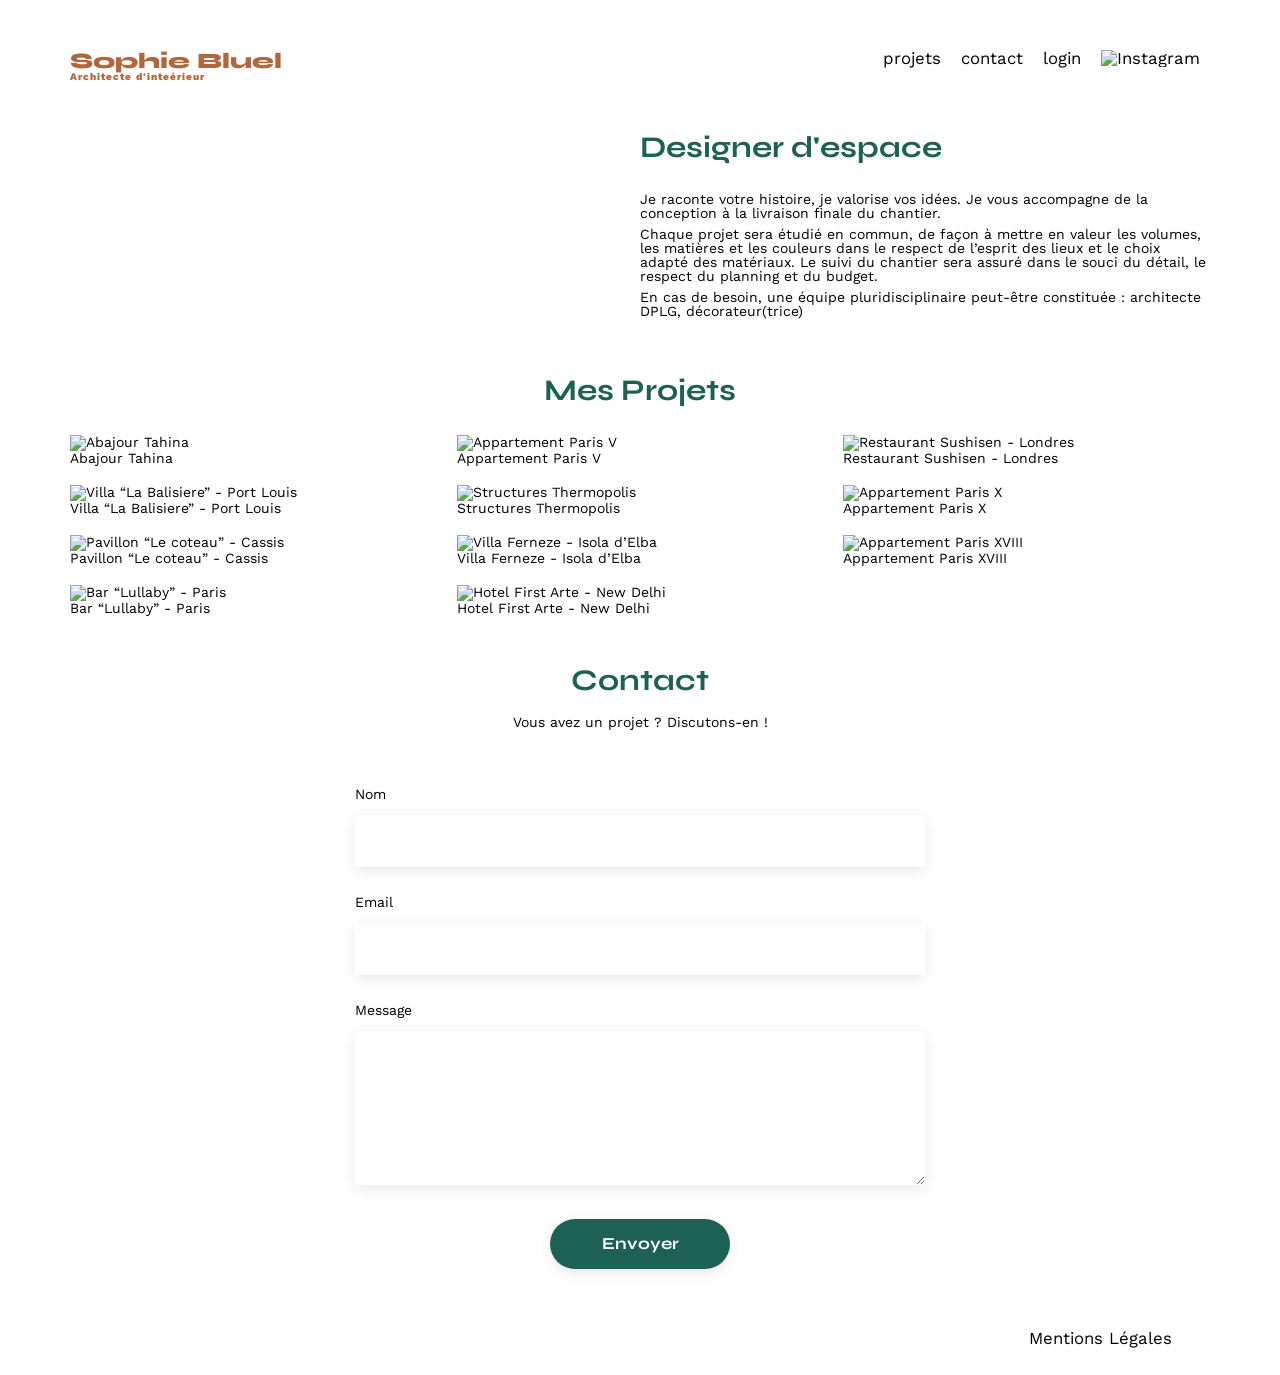
==== FrontEnd/index.html @ a4976039 "get all works and render them inside index.html" ====
<!DOCTYPE html>
<html lang="fr">
  <head>
    <meta charset="UTF-8" />
    <title>Sophie Bluel - Architecte d'intérieur</title>
    <meta name="viewport" content="width=device-width, initial-scale=1.0" />
    <link rel="preconnect" href="https://fonts.googleapis.com" />
    <link rel="preconnect" href="https://fonts.gstatic.com" crossorigin />
    <link
      href="https://fonts.googleapis.com/css2?family=Syne:wght@700;800&family=Work+Sans&display=swap"
      rel="stylesheet"
    />
    <meta name="description" content="" />
    <link rel="stylesheet" href="./assets/style.css" />
    <script type="module" src="./assets/js/index.js"></script>
  </head>
  <body>
    <header>
      <h1>Sophie Bluel <span>Architecte d'inteérieur</span></h1>
      <nav>
        <ul>
          <li>projets</li>
          <li>contact</li>
          <li>login</li>
          <li><img src="./assets/icons/instagram.png" alt="Instagram" /></li>
        </ul>
      </nav>
    </header>
    <main>
      <section id="introduction">
        <figure>
          <img src="./assets/images/sophie-bluel.png" alt="" />
        </figure>
        <article>
          <h2>Designer d'espace</h2>
          <p>
            Je raconte votre histoire, je valorise vos idées. Je vous accompagne
            de la conception à la livraison finale du chantier.
          </p>
          <p>
            Chaque projet sera étudié en commun, de façon à mettre en valeur les
            volumes, les matières et les couleurs dans le respect de l’esprit
            des lieux et le choix adapté des matériaux. Le suivi du chantier
            sera assuré dans le souci du détail, le respect du planning et du
            budget.
          </p>
          <p>
            En cas de besoin, une équipe pluridisciplinaire peut-être constituée
            : architecte DPLG, décorateur(trice)
          </p>
        </article>
      </section>
      <section id="portfolio">
        <h2>Mes Projets</h2>
        <div class="gallery">
          <figure>
            <img src="assets/images/abajour-tahina.png" alt="Abajour Tahina" />
            <figcaption>Abajour Tahina</figcaption>
          </figure>
          <figure>
            <img
              src="assets/images/appartement-paris-v.png"
              alt="Appartement Paris V"
            />
            <figcaption>Appartement Paris V</figcaption>
          </figure>
          <figure>
            <img
              src="assets/images/restaurant-sushisen-londres.png"
              alt="Restaurant Sushisen - Londres"
            />
            <figcaption>Restaurant Sushisen - Londres</figcaption>
          </figure>
          <figure>
            <img
              src="assets/images/la-balisiere.png"
              alt="Villa “La Balisiere” - Port Louis"
            />
            <figcaption>Villa “La Balisiere” - Port Louis</figcaption>
          </figure>
          <figure>
            <img
              src="assets/images/structures-thermopolis.png"
              alt="Structures Thermopolis"
            />
            <figcaption>Structures Thermopolis</figcaption>
          </figure>
          <figure>
            <img
              src="assets/images/appartement-paris-x.png"
              alt="Appartement Paris X"
            />
            <figcaption>Appartement Paris X</figcaption>
          </figure>
          <figure>
            <img
              src="assets/images/le-coteau-cassis.png"
              alt="Pavillon “Le coteau” - Cassis"
            />
            <figcaption>Pavillon “Le coteau” - Cassis</figcaption>
          </figure>
          <figure>
            <img
              src="assets/images/villa-ferneze.png"
              alt="Villa Ferneze - Isola d’Elba"
            />
            <figcaption>Villa Ferneze - Isola d’Elba</figcaption>
          </figure>
          <figure>
            <img
              src="assets/images/appartement-paris-xviii.png"
              alt="Appartement Paris XVIII"
            />
            <figcaption>Appartement Paris XVIII</figcaption>
          </figure>
          <figure>
            <img
              src="assets/images/bar-lullaby-paris.png"
              alt="Bar “Lullaby” - Paris"
            />
            <figcaption>Bar “Lullaby” - Paris</figcaption>
          </figure>
          <figure>
            <img
              src="assets/images/hotel-first-arte-new-delhi.png"
              alt="Hotel First Arte - New Delhi"
            />
            <figcaption>Hotel First Arte - New Delhi</figcaption>
          </figure>
        </div>
      </section>
      <section id="contact">
        <h2>Contact</h2>
        <p>Vous avez un projet ? Discutons-en !</p>
        <form action="#" method="post">
          <label for="name">Nom</label>
          <input type="text" name="name" id="name" />
          <label for="email">Email</label>
          <input type="email" name="email" id="email" />
          <label for="message">Message</label>
          <textarea name="message" id="message" cols="30" rows="10"></textarea>
          <input type="submit" value="Envoyer" />
        </form>
      </section>
    </main>

    <footer>
      <nav>
        <ul>
          <li>Mentions Légales</li>
        </ul>
      </nav>
    </footer>
  </body>
</html>
---- FrontEnd/assets/style.css ----
/* http://meyerweb.com/eric/tools/css/reset/
   v2.0 | 20110126
   License: none (public domain)
*/

html,
body,
div,
span,
applet,
object,
iframe,
h1,
h2,
h3,
h4,
h5,
h6,
p,
blockquote,
pre,
a,
abbr,
acronym,
address,
big,
cite,
code,
del,
dfn,
em,
img,
ins,
kbd,
q,
s,
samp,
small,
strike,
strong,
sub,
sup,
tt,
var,
b,
u,
i,
center,
dl,
dt,
dd,
ol,
ul,
li,
fieldset,
form,
label,
legend,
table,
caption,
tbody,
tfoot,
thead,
tr,
th,
td,
article,
aside,
canvas,
details,
embed,
figure,
figcaption,
footer,
header,
hgroup,
menu,
nav,
output,
ruby,
section,
summary,
time,
mark,
audio,
video {
  margin: 0;
  padding: 0;
  border: 0;
  font-size: 100%;
  font: inherit;
  vertical-align: baseline;
}
/* HTML5 display-role reset for older browsers */
article,
aside,
details,
figcaption,
figure,
footer,
header,
hgroup,
menu,
nav,
section {
  display: block;
}
body {
  line-height: 1;
}
ol,
ul {
  list-style: none;
}
blockquote,
q {
  quotes: none;
}
blockquote:before,
blockquote:after,
q:before,
q:after {
  content: "";
  content: none;
}
table {
  border-collapse: collapse;
  border-spacing: 0;
}
/** end reset css**/
body {
  max-width: 1140px;
  margin: auto;
  font-family: "Work Sans";
  font-size: 14px;
}
header {
  display: flex;
  justify-content: space-between;
  margin: 50px 0;
}
section {
  margin: 50px 0;
}

h1 {
  display: flex;
  flex-direction: column;
  font-family: "Syne";
  font-size: 22px;
  font-weight: 800;
  color: #b1663c;
}

h1 > span {
  font-family: "Work Sans";
  font-size: 10px;
  letter-spacing: 0.1em;
}

h2 {
  font-family: "Syne";
  font-weight: 700;
  font-size: 30px;
  color: #1d6154;
}
nav ul {
  display: flex;
  align-items: center;
  list-style-type: none;
}
nav li {
  padding: 0 10px;
  font-size: 1.2em;
}

li:hover {
  color: #b1663c;
}
#introduction {
  display: flex;
  align-items: center;
}
#introduction figure {
  flex: 1;
}
#introduction img {
  display: block;
  margin: auto;
  width: 80%;
}

#introduction article {
  flex: 1;
}
#introduction h2 {
  margin-bottom: 1em;
}

#introduction p {
  margin-bottom: 0.5em;
}
#portfolio h2 {
  text-align: center;
  margin-bottom: 1em;
}
.gallery {
  width: 100%;
  display: grid;
  grid-template-columns: 1fr 1fr 1fr;
  grid-column-gap: 20px;
  grid-row-gap: 20px;
}

.gallery img {
  width: 100%;
}
#contact {
  width: 50%;
  margin: auto;
}
#contact > * {
  text-align: center;
}
#contact h2 {
  margin-bottom: 20px;
}
#contact form {
  text-align: left;
  margin-top: 30px;
  display: flex;
  flex-direction: column;
}

#contact input {
  height: 50px;
  font-size: 1.2em;
  border: none;
  box-shadow: 0px 4px 14px rgba(0, 0, 0, 0.09);
}
#contact label {
  margin: 2em 0 1em 0;
}
#contact textarea {
  border: none;
  box-shadow: 0px 4px 14px rgba(0, 0, 0, 0.09);
}

input[type="submit"] {
  font-family: "Syne";
  font-weight: 700;
  color: white;
  background-color: #1d6154;
  margin: 2em auto;
  width: 180px;
  text-align: center;
  border-radius: 60px;
}

footer nav ul {
  display: flex;
  justify-content: flex-end;
  margin: 2em;
}

/* Filters */
#filter-categories fieldset {
  display: flex;
  flex-direction: row;
  justify-content: center;
  margin: 51px 0;
}

input[type="radio"] + label {
  display: block;
  font-size: 1rem;
  font-family: "Syne";
  font-weight: 700;
  padding: 9px 20px;
  border-radius: 60px;
  margin-inline: 5px;
  color: #1d6154;
  border: 1px solid #1d6154;
}

input[type="radio"]:checked + label {
  color: white;
  background-color: #1d6154;
  border-color: transparent;
}

/* utilities */
.visually-hidden {
  position: absolute !important;
  width: 1px !important;
  height: 1px !important;
  padding: 0 !important;
  margin: -1px !important;
  overflow: hidden !important;
  clip: rect(0, 0, 0, 0) !important;
  white-space: nowrap !important;
  border: 0 !important;
}
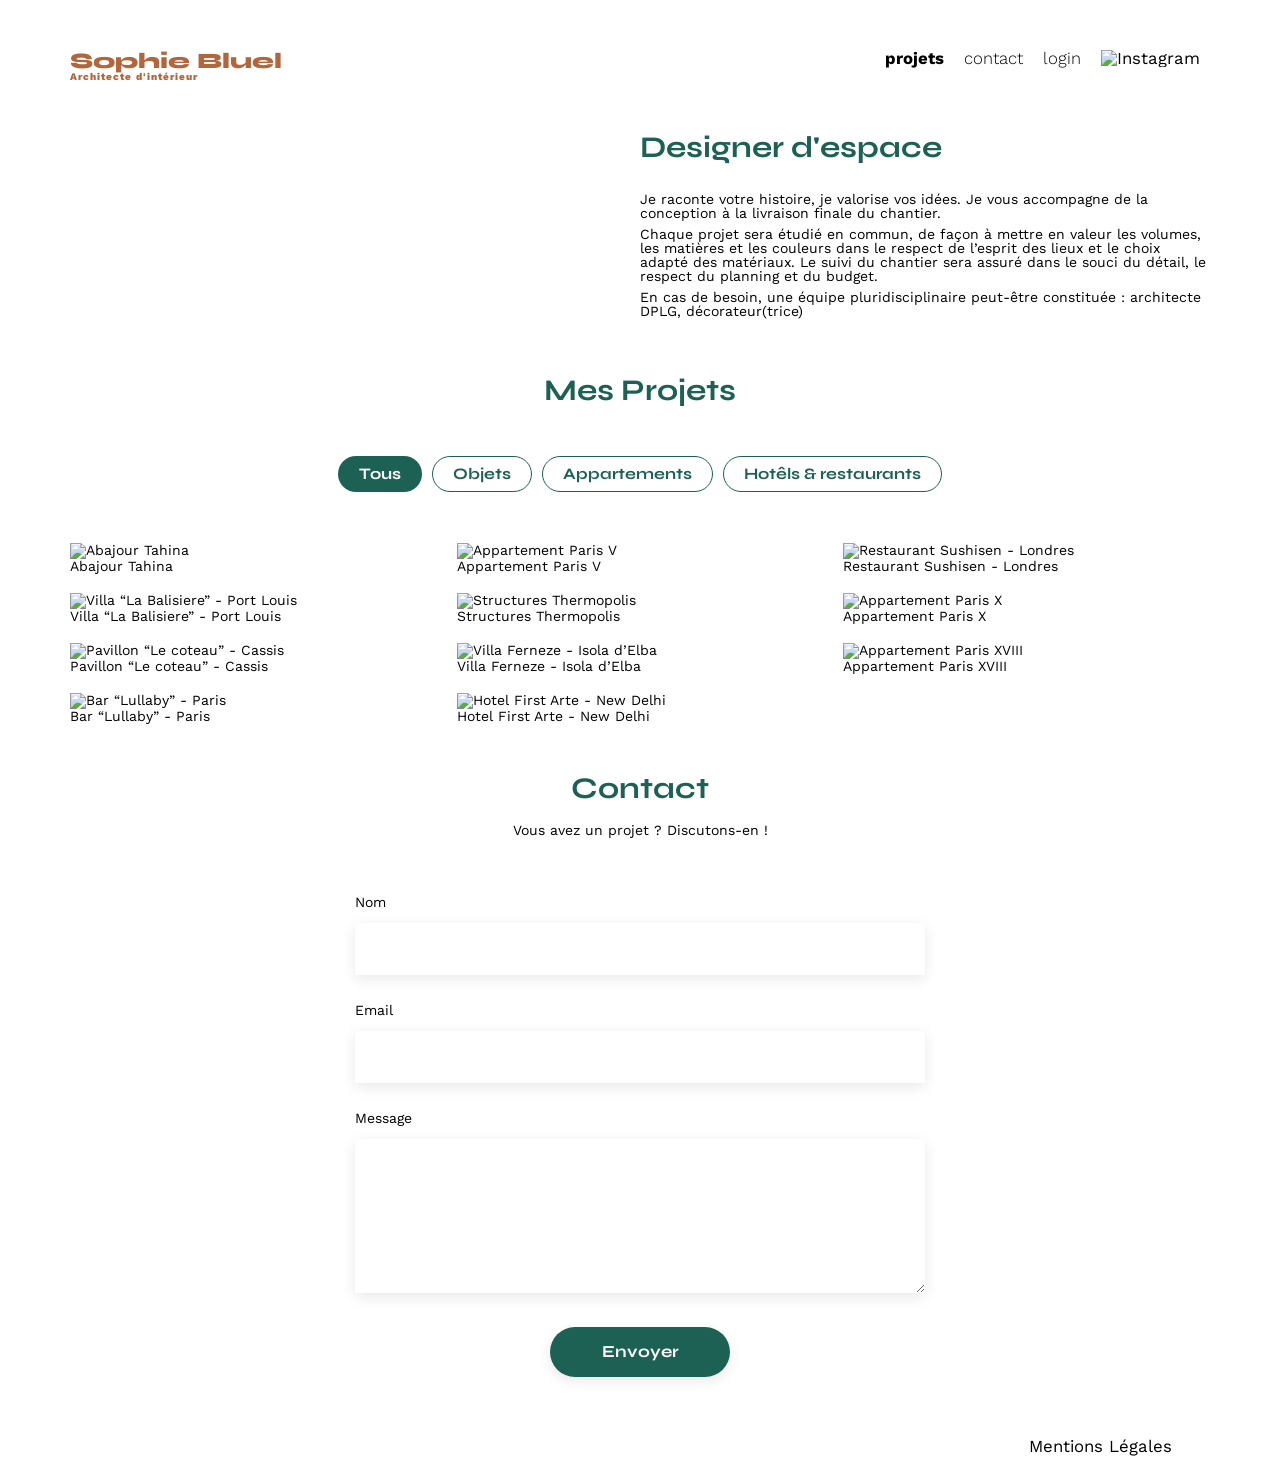
==== commit 280e4db7: "add filters to project page" ====
--- a/FrontEnd/index.html
+++ b/FrontEnd/index.html
@@ -16,12 +16,12 @@
   </head>
   <body>
     <header>
-      <h1>Sophie Bluel <span>Architecte d'inteérieur</span></h1>
+      <h1>Sophie Bluel <span>Architecte d'intérieur</span></h1>
       <nav>
         <ul>
-          <li>projets</li>
-          <li>contact</li>
-          <li>login</li>
+          <li aria-current="page">projets</li>
+          <li><a href="index.html#contact">contact</a></li>
+          <li><a href="login.html">login</a></li>
           <li><img src="./assets/icons/instagram.png" alt="Instagram" /></li>
         </ul>
       </nav>
@@ -52,6 +52,44 @@
       </section>
       <section id="portfolio">
         <h2>Mes Projets</h2>
+        <form action="#" id="filter-categories">
+          <fieldset>
+            <legend class="visually-hidden">Filtrer par catégorie</legend>
+            <input
+              type="radio"
+              name="category"
+              value="0"
+              id="cat0"
+              checked
+              class="visually-hidden"
+            />
+            <label for="cat0">Tous</label>
+            <input
+              type="radio"
+              name="category"
+              value="1"
+              id="cat1"
+              class="visually-hidden"
+            />
+            <label for="cat1">Objets</label>
+            <input
+              type="radio"
+              name="category"
+              value="2"
+              id="cat2"
+              class="visually-hidden"
+            />
+            <label for="cat2">Appartements</label>
+            <input
+              type="radio"
+              name="category"
+              value="3"
+              id="cat3"
+              class="visually-hidden"
+            />
+            <label for="cat3">Hotêls & restaurants</label>
+          </fieldset>
+        </form>
         <div class="gallery">
           <figure>
             <img src="assets/images/abajour-tahina.png" alt="Abajour Tahina" />
--- a/FrontEnd/assets/style.css
+++ b/FrontEnd/assets/style.css
@@ -172,11 +172,23 @@
 nav li {
   padding: 0 10px;
   font-size: 1.2em;
-}
-
-li:hover {
+  font-weight: 400;
+}
+
+nav li[aria-current="page"] {
+  font-weight: 700;
+}
+
+nav li a {
+  font-weight: 300;
+  text-decoration: none;
+  color: #000;
+}
+
+nav li a:hover {
   color: #b1663c;
 }
+
 #introduction {
   display: flex;
   align-items: center;
@@ -215,30 +227,36 @@
 .gallery img {
   width: 100%;
 }
-#contact {
+
+#contact,
+#form-login {
   width: 50%;
   margin: auto;
 }
-#contact > * {
+#contact > *,
+#form-login > * {
   text-align: center;
 }
 #contact h2 {
   margin-bottom: 20px;
 }
-#contact form {
+#contact form,
+#form-login form {
   text-align: left;
   margin-top: 30px;
   display: flex;
   flex-direction: column;
 }
 
-#contact input {
+#contact input,
+#form-login input {
   height: 50px;
   font-size: 1.2em;
   border: none;
   box-shadow: 0px 4px 14px rgba(0, 0, 0, 0.09);
 }
-#contact label {
+#contact label,
+#form-login label {
   margin: 2em 0 1em 0;
 }
 #contact textarea {
@@ -287,6 +305,19 @@
   color: white;
   background-color: #1d6154;
   border-color: transparent;
+}
+
+/* Form-login */
+#form-login a {
+  display: block;
+  color: #000;
+  text-align: center;
+}
+
+#form-login .error-login {
+  color: red;
+  text-align: center;
+  outline: 0;
 }
 
 /* utilities */
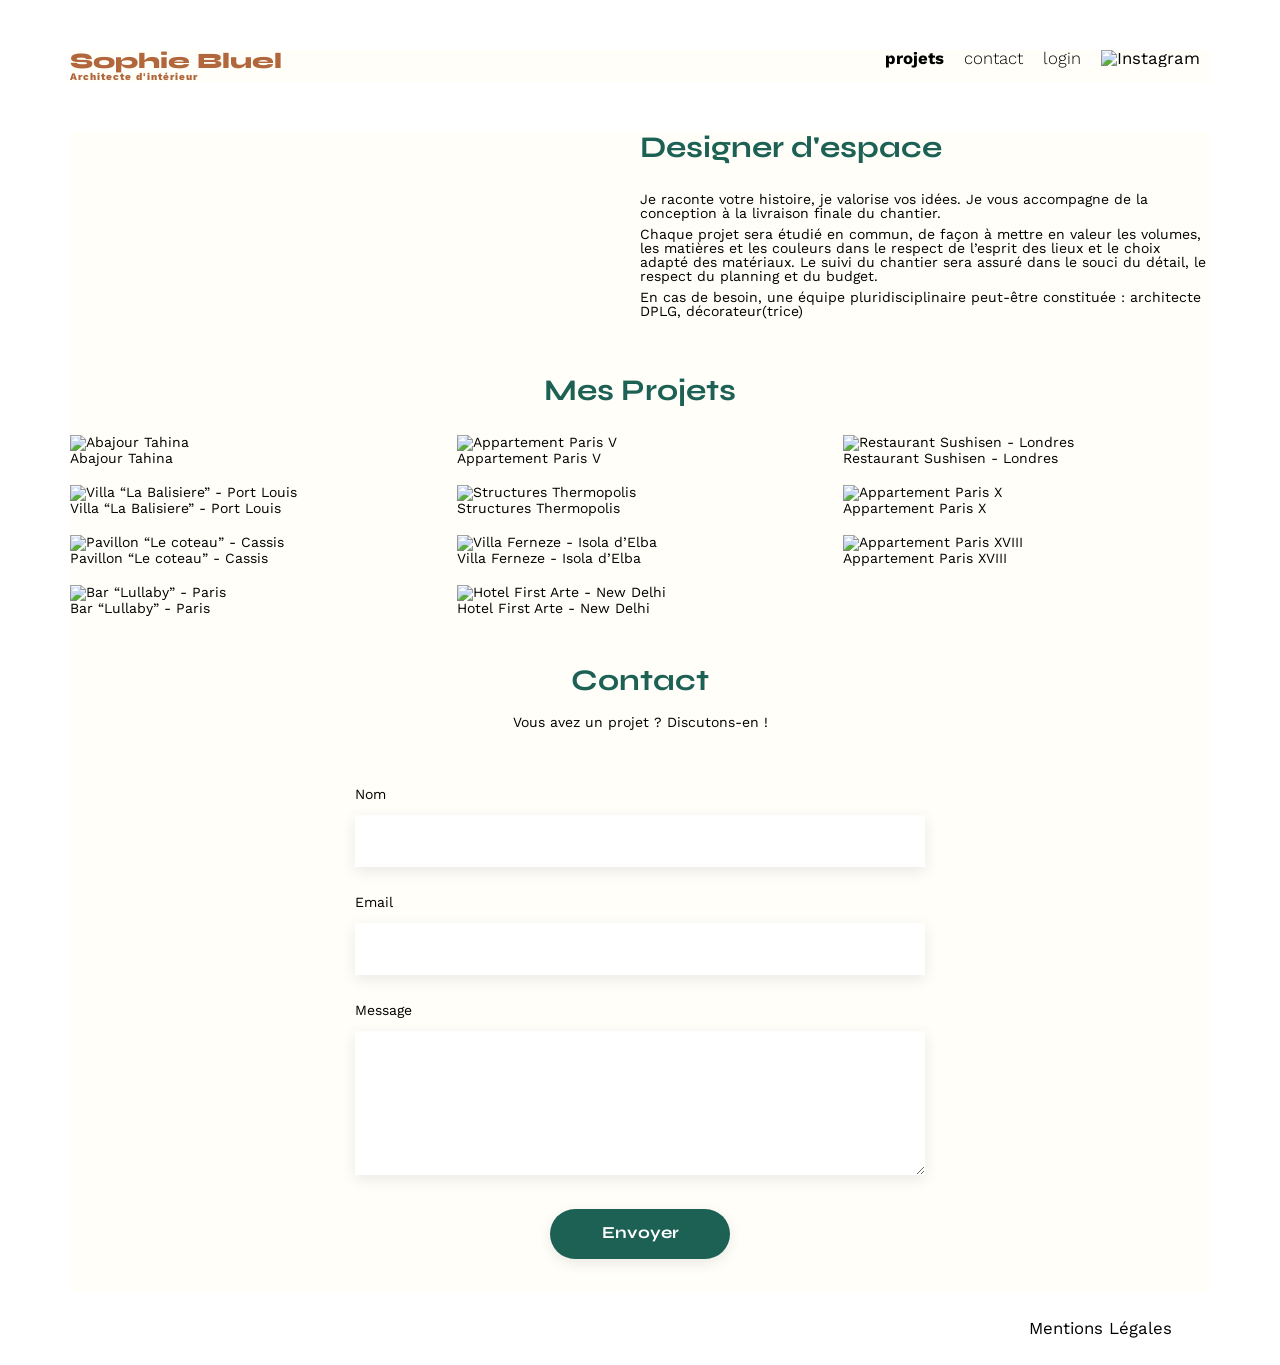
==== commit 9fce84e9: "Add featues 3.x" ====
--- a/FrontEnd/index.html
+++ b/FrontEnd/index.html
@@ -10,9 +10,24 @@
       href="https://fonts.googleapis.com/css2?family=Syne:wght@700;800&family=Work+Sans&display=swap"
       rel="stylesheet"
     />
-    <meta name="description" content="" />
+    <link
+      rel="stylesheet"
+      href="https://cdnjs.cloudflare.com/ajax/libs/font-awesome/6.2.1/css/all.min.css"
+      integrity="sha512-MV7K8+y+gLIBoVD59lQIYicR65iaqukzvf/nwasF0nqhPay5w/9lJmVM2hMDcnK1OnMGCdVK+iQrJ7lzPJQd1w=="
+      crossorigin="anonymous"
+      referrerpolicy="no-referrer"
+    />
+    <meta
+      name="description"
+      content="Sophie Buel Site - Architecte d'intérieur"
+    />
     <link rel="stylesheet" href="./assets/style.css" />
-    <script type="module" src="./assets/js/index.js"></script>
+    <script>
+      if (localStorage.getItem("auth")) {
+        import("./js/admin.js");
+      }
+    </script>
+    <script type="module" src="./js/index.js"></script>
   </head>
   <body>
     <header>
@@ -21,7 +36,8 @@
         <ul>
           <li aria-current="page">projets</li>
           <li><a href="index.html#contact">contact</a></li>
-          <li><a href="login.html">login</a></li>
+          <li class="js-not-admin"><a href="login.html">login</a></li>
+          <li class="js-is-admin"><a href="login.html">logout</a></li>
           <li><img src="./assets/icons/instagram.png" alt="Instagram" /></li>
         </ul>
       </nav>
@@ -55,39 +71,6 @@
         <form action="#" id="filter-categories">
           <fieldset>
             <legend class="visually-hidden">Filtrer par catégorie</legend>
-            <input
-              type="radio"
-              name="category"
-              value="0"
-              id="cat0"
-              checked
-              class="visually-hidden"
-            />
-            <label for="cat0">Tous</label>
-            <input
-              type="radio"
-              name="category"
-              value="1"
-              id="cat1"
-              class="visually-hidden"
-            />
-            <label for="cat1">Objets</label>
-            <input
-              type="radio"
-              name="category"
-              value="2"
-              id="cat2"
-              class="visually-hidden"
-            />
-            <label for="cat2">Appartements</label>
-            <input
-              type="radio"
-              name="category"
-              value="3"
-              id="cat3"
-              class="visually-hidden"
-            />
-            <label for="cat3">Hotêls & restaurants</label>
           </fieldset>
         </form>
         <div class="gallery">
@@ -181,7 +164,6 @@
         </form>
       </section>
     </main>
-
     <footer>
       <nav>
         <ul>
--- a/FrontEnd/assets/style.css
+++ b/FrontEnd/assets/style.css
@@ -91,20 +91,7 @@
   font: inherit;
   vertical-align: baseline;
 }
-/* HTML5 display-role reset for older browsers */
-article,
-aside,
-details,
-figcaption,
-figure,
-footer,
-header,
-hgroup,
-menu,
-nav,
-section {
-  display: block;
-}
+
 body {
   line-height: 1;
 }
@@ -127,6 +114,18 @@
   border-collapse: collapse;
   border-spacing: 0;
 }
+
+img {
+  max-width: 100%;
+}
+
+input,
+button,
+textarea,
+select {
+  font: inherit;
+}
+
 /** end reset css**/
 body {
   max-width: 1140px;
@@ -134,11 +133,26 @@
   font-family: "Work Sans";
   font-size: 14px;
 }
+
 header {
   display: flex;
   justify-content: space-between;
   margin: 50px 0;
-}
+  background-color: #fffef8;
+}
+
+main {
+  background-color: #fffef8;
+}
+
+footer {
+  background-color: #fff;
+  min-height: 60px;
+  display: flex;
+  justify-content: flex-end;
+  align-items: center;
+}
+
 section {
   margin: 50px 0;
 }
@@ -282,7 +296,7 @@
 }
 
 /* Filters */
-#filter-categories fieldset {
+#filter-categories fieldset p {
   display: flex;
   flex-direction: row;
   justify-content: center;
@@ -318,6 +332,224 @@
   color: red;
   text-align: center;
   outline: 0;
+}
+
+.admin-banner {
+  color: white;
+  background: #000;
+  text-align: center;
+  padding-block: 20px;
+}
+
+.admin-banner i {
+  padding-right: 11px;
+}
+
+.js-admin .js-not-admin {
+  display: none;
+}
+.js-admin .js-is-admin {
+  display: block;
+}
+.js-is-admin {
+  display: none;
+}
+.js-not-admin {
+  display: block;
+}
+
+#portfolio h2 {
+  display: flex;
+  justify-content: center;
+}
+
+#portfolio h2 button {
+  color: #000;
+  font-size: 14px;
+  font-family: "Work Sans";
+  padding-left: 11px;
+}
+
+#button-edit {
+  all: unset;
+}
+
+/* Modal */
+#main-dialog {
+  padding: 0;
+  border: 0;
+}
+
+#main-dialog::backdrop {
+  background-color: rgba(0, 0, 0, 0.3);
+}
+
+.dialog-container {
+  padding: 10px 105px;
+  max-width: 630px;
+  position: relative;
+}
+
+#dialog-gallery {
+  padding-block: 46px 20px;
+  display: grid;
+  grid-template-columns: repeat(5, 1fr);
+  gap: 29px 9px;
+}
+
+#dialog-gallery figure {
+  position: relative;
+  width: 77px;
+  height: 103px;
+}
+
+#dialog-gallery button {
+  position: absolute;
+  top: 6px;
+  right: 6px;
+  height: 17px;
+  width: 17px;
+  display: flex;
+  justify-content: center;
+  align-items: center;
+  border-radius: 2px;
+  background-color: #000;
+  color: #fff;
+}
+
+#dialog-gallery button i {
+  font-size: 0.625rem;
+}
+
+.dialog-container button {
+  all: unset;
+}
+
+.dialog-container h1 {
+  text-align: center;
+  font-family: "Work Sans";
+  font-size: 22px;
+  font-weight: 800;
+  color: #000;
+  margin-top: 50px;
+}
+
+.dialog-container button:is(.add-item, #add-picture) {
+  display: block;
+  font-family: "Syne";
+  font-weight: 700;
+  color: white;
+  background-color: #1d6154;
+  margin: 2em auto;
+  width: 237px;
+  padding-block: 10px;
+  text-align: center;
+  border-radius: 60px;
+}
+
+.dialog-container button#add-picture:disabled {
+  background-color: #a7a7a7;
+  color: #fff;
+  cursor: not-allowed;
+}
+
+.dialog-page--2 {
+  display: none;
+  min-width: 420px;
+}
+
+.dialog-container .close-dialog {
+  position: absolute;
+  top: 26px;
+  right: 30px;
+  font-size: 1.5rem;
+  color: #000;
+}
+
+.dialog-container .back-dialog {
+  position: absolute;
+  top: 26px;
+  left: 30px;
+  font-size: 1.5rem;
+  color: #000;
+}
+
+.dialog-container #image + label {
+  text-align: center;
+  padding-block: 16px;
+  min-height: 100px;
+  background-size: contain;
+  background-repeat: no-repeat;
+  background-color: #e8f1f6;
+  background-position: center;
+}
+
+.dialog-container .image-preview {
+  margin-block: 33px;
+}
+
+.dialog-container .image-preview .fake-btn {
+  background-color: #cbd6dc;
+  color: #306685;
+  border-radius: 60px;
+  display: inline-block;
+  margin-block: 7px;
+  font-size: 0.875rem;
+  padding: 10px 33px;
+}
+
+.dialog-container .image-preview .format-indication {
+  font-size: 0.625rem;
+}
+
+.dialog-container label {
+  display: block;
+}
+
+.dialog-container label i {
+  font-size: 4.75rem;
+  color: #b9c5cc;
+}
+
+.dialog-container :is(#category, #title) {
+  height: 50px;
+  font-size: 0.875rem;
+  border: none;
+  display: block;
+  padding-inline-start: 16px;
+  width: 100%;
+  box-shadow: 0px 4px 14px rgba(0, 0, 0, 0.09);
+  box-sizing: border-box;
+  background-color: #fff;
+}
+
+.dialog-container #title {
+  margin-bottom: 21px;
+}
+
+.dialog-container label:is([for="category"], [for="title"]) {
+  font-weight: 400;
+  font-size: 0.875rem;
+  margin-bottom: 10px;
+}
+
+.dialog-container hr {
+  margin-block-start: 47px;
+}
+
+.dialog-container .notification {
+  font-size: 0.875rem;
+  margin-block-start: 10px;
+  padding-left: 10px;
+  text-align: center;
+}
+
+.dialog-container .notification.success {
+  color: #1d6154;
+}
+
+.dialog-container .notification.error {
+  color: #f00;
 }
 
 /* utilities */
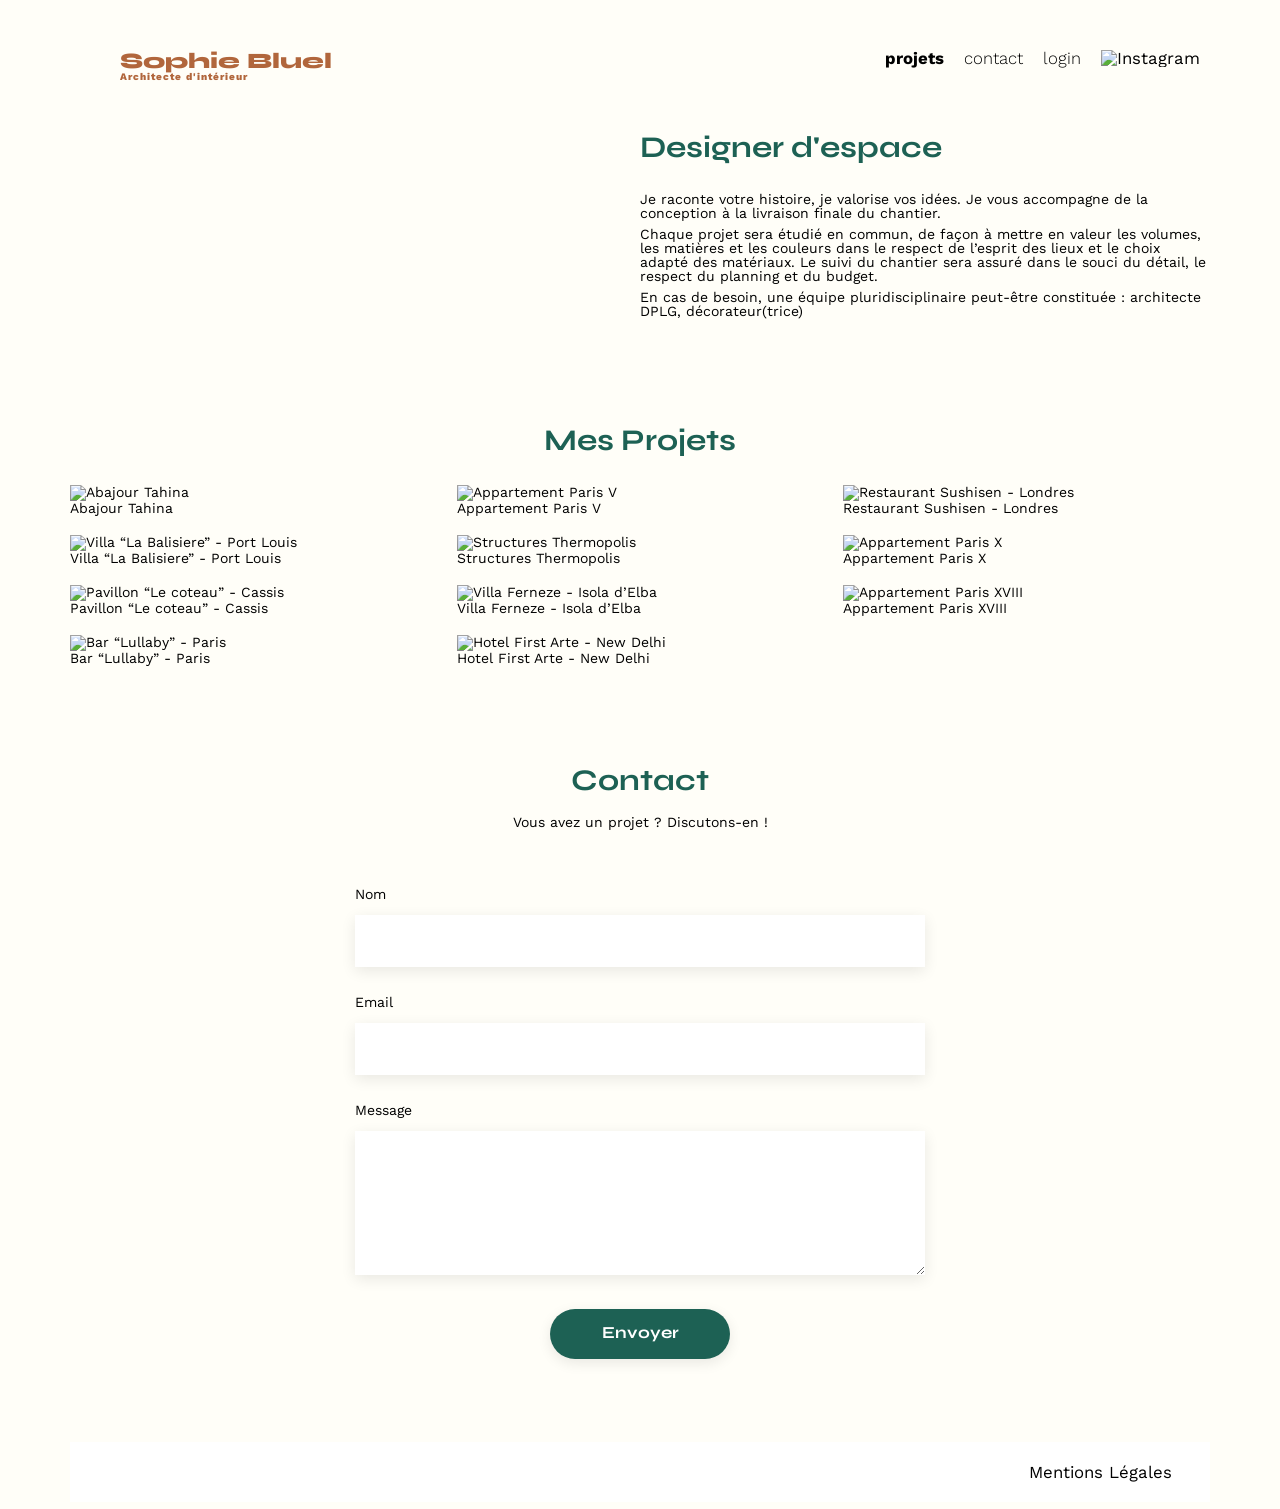
==== commit 07e28a37: "add some fix (hover, input validation)" ====
--- a/FrontEnd/index.html
+++ b/FrontEnd/index.html
@@ -35,7 +35,7 @@
       <nav>
         <ul>
           <li aria-current="page">projets</li>
-          <li><a href="index.html#contact">contact</a></li>
+          <li><a href="#contact">contact</a></li>
           <li class="js-not-admin"><a href="login.html">login</a></li>
           <li class="js-is-admin"><a href="login.html">logout</a></li>
           <li><img src="./assets/icons/instagram.png" alt="Instagram" /></li>
--- a/FrontEnd/assets/style.css
+++ b/FrontEnd/assets/style.css
@@ -132,17 +132,26 @@
   margin: auto;
   font-family: "Work Sans";
   font-size: 14px;
+  height: 100vh;
+  background: #fffef8;
+  display: grid;
+  grid-template-rows: auto 1fr;
 }
 
 header {
   display: flex;
   justify-content: space-between;
-  margin: 50px 0;
-  background-color: #fffef8;
-}
-
-main {
-  background-color: #fffef8;
+  margin: 0 0 0 50px;
+  flex-wrap: wrap;
+}
+
+header :is(h1, nav) {
+  margin-top: 50px;
+}
+
+.admin-banner {
+  flex-basis: 100%;
+  flex-shrink: 0;
 }
 
 footer {
@@ -154,7 +163,7 @@
 }
 
 section {
-  margin: 50px 0;
+  padding: 50px 0;
 }
 
 h1 {
@@ -315,6 +324,11 @@
   border: 1px solid #1d6154;
 }
 
+input[type="radio"] + label:hover {
+  transform: scale(1.1);
+  transition-duration: 100ms;
+}
+
 input[type="radio"]:checked + label {
   color: white;
   background-color: #1d6154;
@@ -372,6 +386,11 @@
 
 #button-edit {
   all: unset;
+}
+
+#button-edit:hover {
+  cursor: pointer;
+  text-decoration: underline;
 }
 
 /* Modal */
@@ -415,6 +434,12 @@
   border-radius: 2px;
   background-color: #000;
   color: #fff;
+}
+
+#dialog-gallery button:hover {
+  cursor: pointer;
+  transform: scale(1.1);
+  transition-duration: 100ms;
 }
 
 #dialog-gallery button i {
@@ -447,6 +472,11 @@
   border-radius: 60px;
 }
 
+.dialog-container button:is(.add-item, #add-picture):hover {
+  transform: scale(1.1);
+  transition-duration: 100ms;
+}
+
 .dialog-container button#add-picture:disabled {
   background-color: #a7a7a7;
   color: #fff;
@@ -458,20 +488,25 @@
   min-width: 420px;
 }
 
-.dialog-container .close-dialog {
+.dialog-container :is(.close-dialog, .back-dialog) {
   position: absolute;
   top: 26px;
-  right: 30px;
+  cursor: pointer;
   font-size: 1.5rem;
   color: #000;
 }
 
+.dialog-container :is(.close-dialog, .back-dialog):is(:hover, :focus) {
+  transform: scale(1.1);
+  transition-duration: 100ms;
+}
+
+.dialog-container .close-dialog {
+  right: 30px;
+}
+
 .dialog-container .back-dialog {
-  position: absolute;
-  top: 26px;
   left: 30px;
-  font-size: 1.5rem;
-  color: #000;
 }
 
 .dialog-container #image + label {
@@ -496,6 +531,12 @@
   margin-block: 7px;
   font-size: 0.875rem;
   padding: 10px 33px;
+  cursor: pointer;
+}
+
+.dialog-container .image-preview .fake-btn:hover {
+  background-color: #306685;
+  color: #fff;
 }
 
 .dialog-container .image-preview .format-indication {
